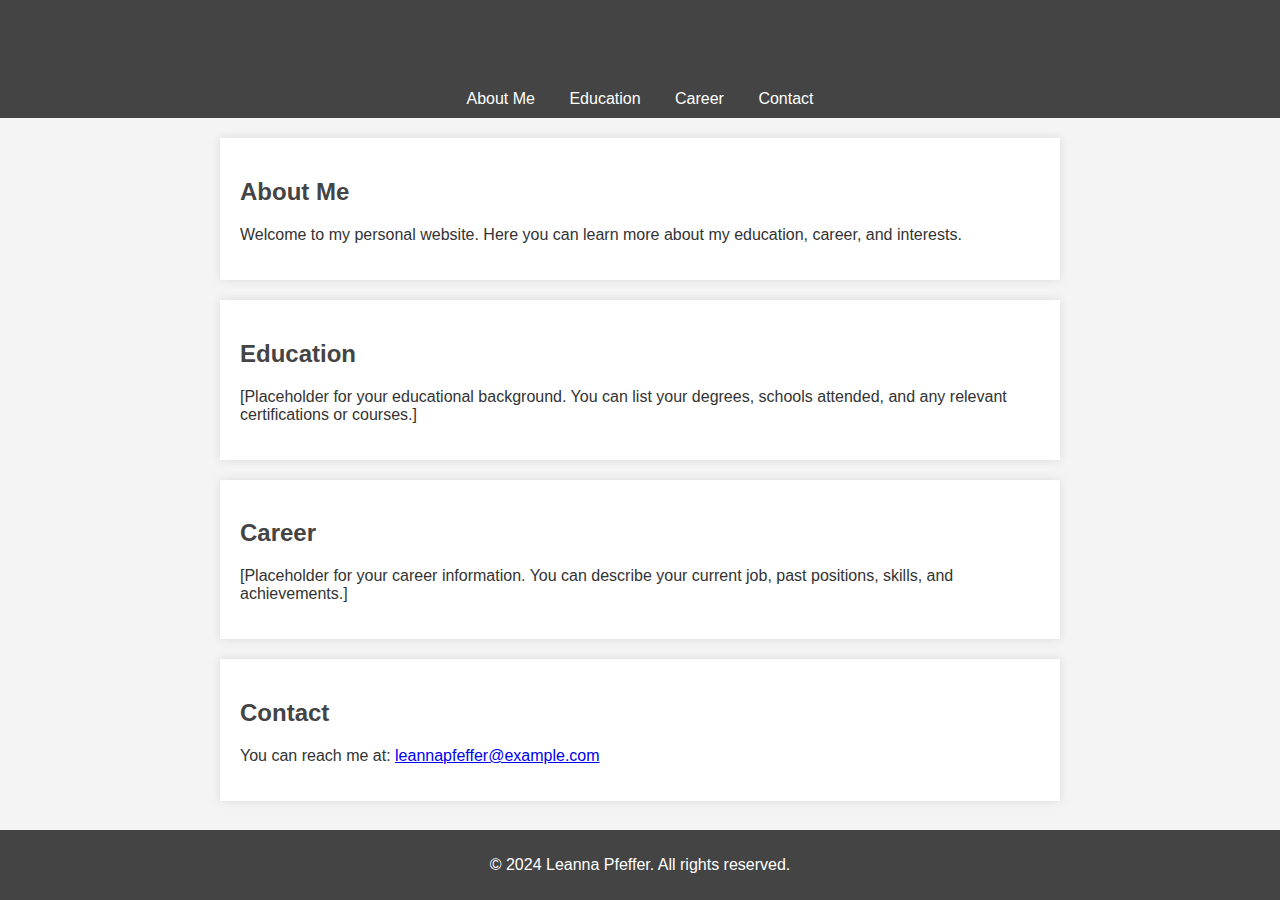
==== index.html @ bd2d2194 "Add files via upload" ====
<!DOCTYPE html>
<html lang="en">
<head>
    <meta charset="UTF-8">
    <meta name="viewport" content="width=device-width, initial-scale=1.0">
    <title>Leanna Pfeffer</title>
    <link rel="stylesheet" href="style.css">
</head>
<body>
    <header>
        <h1>Leanna Pfeffer</h1>
        <nav>
            <a href="#about">About Me</a>
            <a href="#education">Education</a>
            <a href="#career">Career</a>
            <a href="#contact">Contact</a>
        </nav>
    </header>

    <section id="about">
        <h2>About Me</h2>
        <p>Welcome to my personal website. Here you can learn more about my education, career, and interests.</p>
    </section>

    <section id="education">
        <h2>Education</h2>
        <p>[Placeholder for your educational background. You can list your degrees, schools attended, and any relevant certifications or courses.]</p>
    </section>

    <section id="career">
        <h2>Career</h2>
        <p>[Placeholder for your career information. You can describe your current job, past positions, skills, and achievements.]</p>
    </section>

    <section id="contact">
        <h2>Contact</h2>
        <p>You can reach me at: <a href="mailto:leannapfeffer@example.com">leannapfeffer@example.com</a></p>
    </section>

    <footer>
        <p>&copy; 2024 Leanna Pfeffer. All rights reserved.</p>
    </footer>
</body>
</html>
---- style.css ----
body {
    font-family: Arial, sans-serif;
    background-color: #f4f4f4;
    color: #333;
    margin: 0;
    padding: 0;
}

header {
    background-color: #444;
    color: #fff;
    padding: 10px 0;
    text-align: center;
}

nav a {
    color: #fff;
    margin: 0 15px;
    text-decoration: none;
}

nav a:hover {
    text-decoration: underline;
}

section {
    padding: 20px;
    margin: 20px auto;
    max-width: 800px;
    background-color: #fff;
    box-shadow: 0 0 10px rgba(0, 0, 0, 0.1);
}

h1, h2 {
    color: #444;
}

footer {
    text-align: center;
    padding: 10px 0;
    background-color: #444;
    color: #fff;
    position: absolute;
    bottom: 0;
    width: 100%;
}
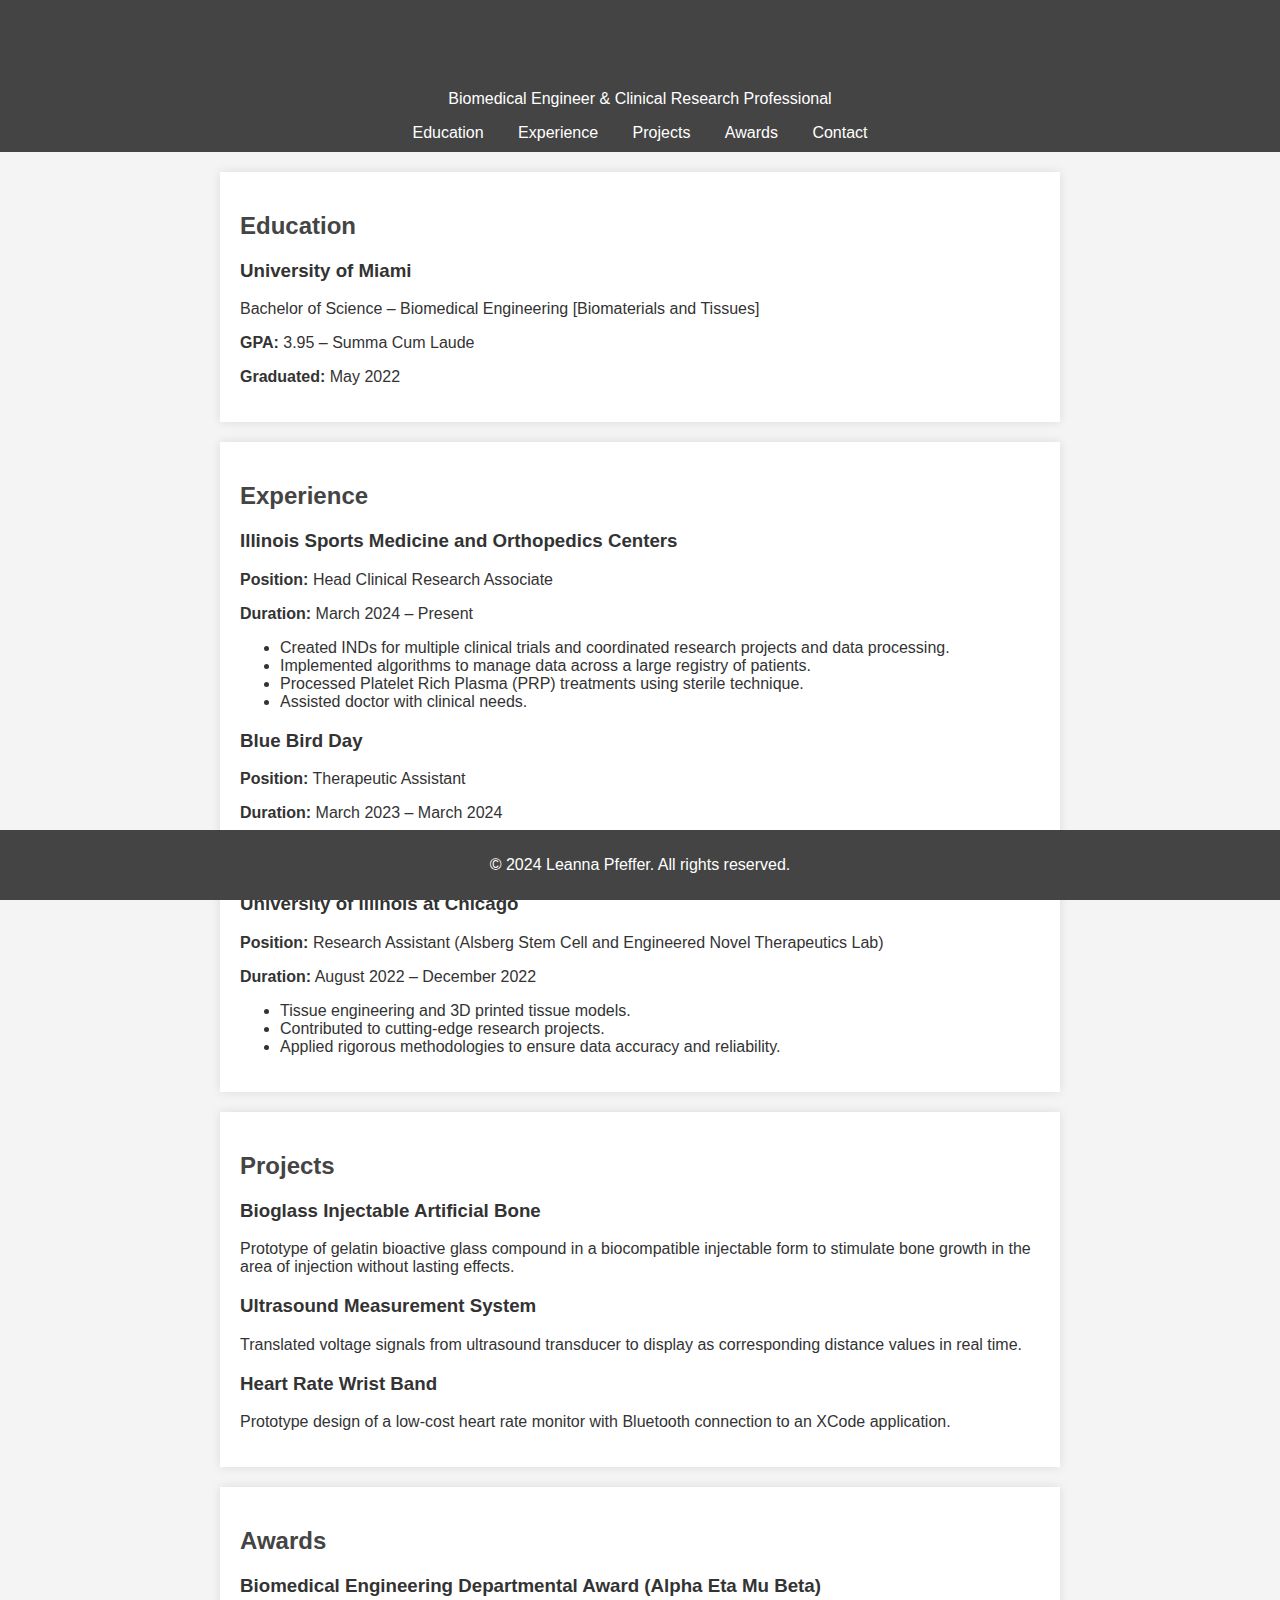
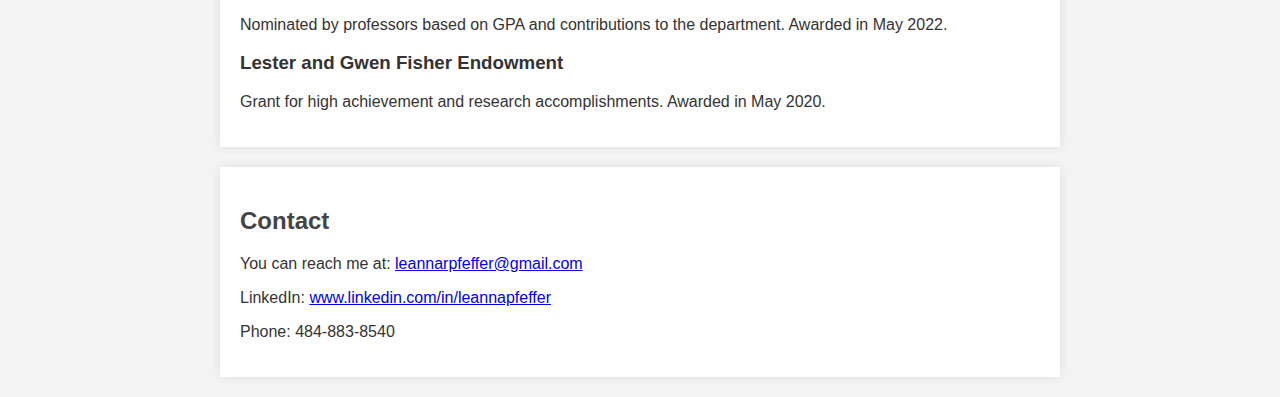
==== commit a1e2e839: "Update index.html" ====
--- a/index.html
+++ b/index.html
@@ -3,42 +3,108 @@
 <head>
     <meta charset="UTF-8">
     <meta name="viewport" content="width=device-width, initial-scale=1.0">
-    <title>Leanna Pfeffer</title>
+    <title>Leanna Pfeffer - Career Portfolio</title>
     <link rel="stylesheet" href="style.css">
 </head>
 <body>
     <header>
         <h1>Leanna Pfeffer</h1>
+        <p>Biomedical Engineer & Clinical Research Professional</p>
         <nav>
-            <a href="#about">About Me</a>
             <a href="#education">Education</a>
-            <a href="#career">Career</a>
+            <a href="#experience">Experience</a>
+            <a href="#projects">Projects</a>
+            <a href="#awards">Awards</a>
             <a href="#contact">Contact</a>
         </nav>
     </header>
 
-    <section id="about">
-        <h2>About Me</h2>
-        <p>Welcome to my personal website. Here you can learn more about my education, career, and interests.</p>
+    <section id="education">
+        <h2>Education</h2>
+        <div class="content">
+            <h3>University of Miami</h3>
+            <p>Bachelor of Science – Biomedical Engineering [Biomaterials and Tissues]</p>
+            <p><strong>GPA:</strong> 3.95 – Summa Cum Laude</p>
+            <p><strong>Graduated:</strong> May 2022</p>
+        </div>
     </section>
 
-    <section id="education">
-        <h2>Education</h2>
-        <p>[Placeholder for your educational background. You can list your degrees, schools attended, and any relevant certifications or courses.]</p>
+    <section id="experience">
+        <h2>Experience</h2>
+        <div class="content">
+            <h3>Illinois Sports Medicine and Orthopedics Centers</h3>
+            <p><strong>Position:</strong> Head Clinical Research Associate</p>
+            <p><strong>Duration:</strong> March 2024 – Present</p>
+            <ul>
+                <li>Created INDs for multiple clinical trials and coordinated research projects and data processing.</li>
+                <li>Implemented algorithms to manage data across a large registry of patients.</li>
+                <li>Processed Platelet Rich Plasma (PRP) treatments using sterile technique.</li>
+                <li>Assisted doctor with clinical needs.</li>
+            </ul>
+        </div>
+
+        <div class="content">
+            <h3>Blue Bird Day</h3>
+            <p><strong>Position:</strong> Therapeutic Assistant</p>
+            <p><strong>Duration:</strong> March 2023 – March 2024</p>
+            <ul>
+                <li>Provided care for developmentally disabled children.</li>
+                <li>Assisted with lesson planning and preparation.</li>
+            </ul>
+        </div>
+
+        <div class="content">
+            <h3>University of Illinois at Chicago</h3>
+            <p><strong>Position:</strong> Research Assistant (Alsberg Stem Cell and Engineered Novel Therapeutics Lab)</p>
+            <p><strong>Duration:</strong> August 2022 – December 2022</p>
+            <ul>
+                <li>Tissue engineering and 3D printed tissue models.</li>
+                <li>Contributed to cutting-edge research projects.</li>
+                <li>Applied rigorous methodologies to ensure data accuracy and reliability.</li>
+            </ul>
+        </div>
     </section>
 
-    <section id="career">
-        <h2>Career</h2>
-        <p>[Placeholder for your career information. You can describe your current job, past positions, skills, and achievements.]</p>
+    <section id="projects">
+        <h2>Projects</h2>
+        <div class="content">
+            <h3>Bioglass Injectable Artificial Bone</h3>
+            <p>Prototype of gelatin bioactive glass compound in a biocompatible injectable form to stimulate bone growth in the area of injection without lasting effects.</p>
+        </div>
+
+        <div class="content">
+            <h3>Ultrasound Measurement System</h3>
+            <p>Translated voltage signals from ultrasound transducer to display as corresponding distance values in real time.</p>
+        </div>
+
+        <div class="content">
+            <h3>Heart Rate Wrist Band</h3>
+            <p>Prototype design of a low-cost heart rate monitor with Bluetooth connection to an XCode application.</p>
+        </div>
+    </section>
+
+    <section id="awards">
+        <h2>Awards</h2>
+        <div class="content">
+            <h3>Biomedical Engineering Departmental Award (Alpha Eta Mu Beta)</h3>
+            <p>Nominated by professors based on GPA and contributions to the department. Awarded in May 2022.</p>
+        </div>
+
+        <div class="content">
+            <h3>Lester and Gwen Fisher Endowment</h3>
+            <p>Grant for high achievement and research accomplishments. Awarded in May 2020.</p>
+        </div>
     </section>
 
     <section id="contact">
         <h2>Contact</h2>
-        <p>You can reach me at: <a href="mailto:leannapfeffer@example.com">leannapfeffer@example.com</a></p>
+        <p>You can reach me at: <a href="mailto:leannarpfeffer@gmail.com">leannarpfeffer@gmail.com</a></p>
+        <p>LinkedIn: <a href="https://www.linkedin.com/in/leannapfeffer" target="_blank">www.linkedin.com/in/leannapfeffer</a></p>
+        <p>Phone: 484-883-8540</p>
     </section>
 
     <footer>
         <p>&copy; 2024 Leanna Pfeffer. All rights reserved.</p>
     </footer>
 </body>
-</html>+</html>
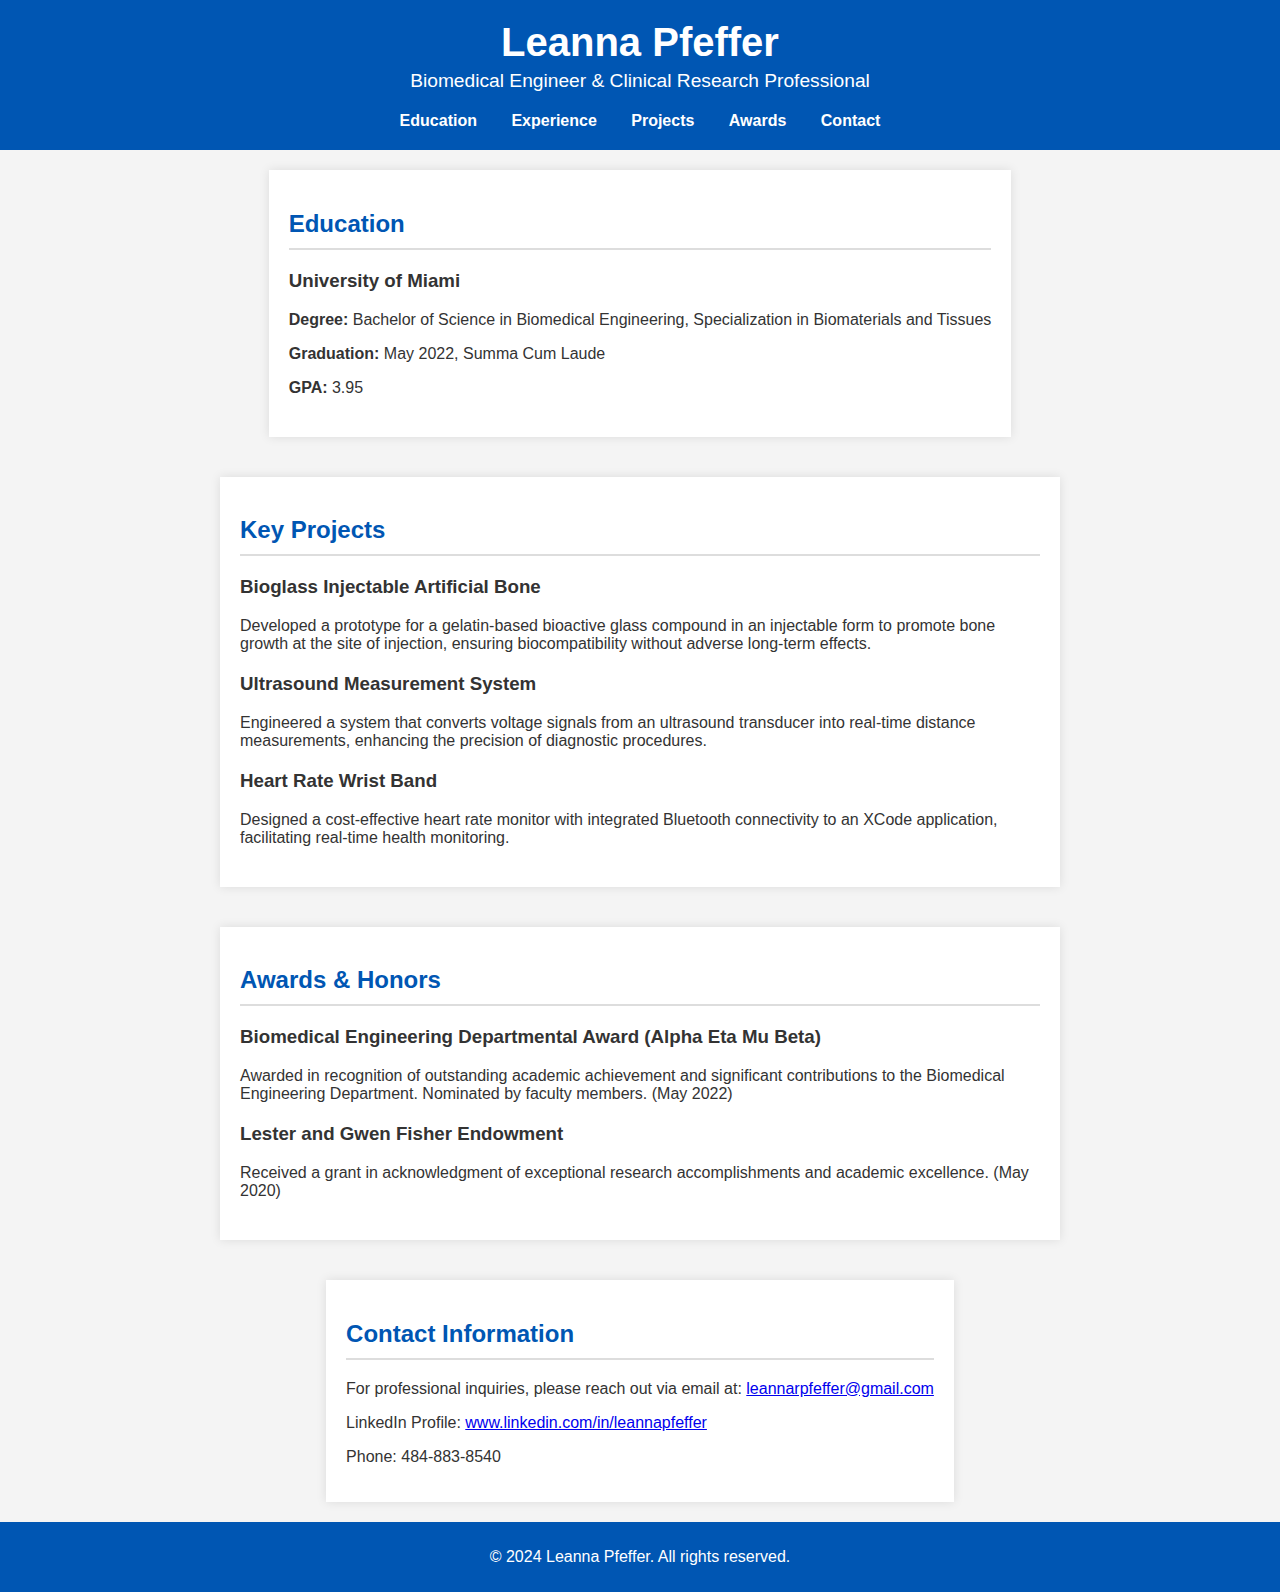
==== commit 9d62da4c: "Update index.html" ====
--- a/index.html
+++ b/index.html
@@ -12,7 +12,7 @@
         <p>Biomedical Engineer & Clinical Research Professional</p>
         <nav>
             <a href="#education">Education</a>
-            <a href="#experience">Experience</a>
+            <a href="experience.html">Experience</a>
             <a href="#projects">Projects</a>
             <a href="#awards">Awards</a>
             <a href="#contact">Contact</a>
@@ -23,83 +23,47 @@
         <h2>Education</h2>
         <div class="content">
             <h3>University of Miami</h3>
-            <p>Bachelor of Science – Biomedical Engineering [Biomaterials and Tissues]</p>
-            <p><strong>GPA:</strong> 3.95 – Summa Cum Laude</p>
-            <p><strong>Graduated:</strong> May 2022</p>
-        </div>
-    </section>
-
-    <section id="experience">
-        <h2>Experience</h2>
-        <div class="content">
-            <h3>Illinois Sports Medicine and Orthopedics Centers</h3>
-            <p><strong>Position:</strong> Head Clinical Research Associate</p>
-            <p><strong>Duration:</strong> March 2024 – Present</p>
-            <ul>
-                <li>Created INDs for multiple clinical trials and coordinated research projects and data processing.</li>
-                <li>Implemented algorithms to manage data across a large registry of patients.</li>
-                <li>Processed Platelet Rich Plasma (PRP) treatments using sterile technique.</li>
-                <li>Assisted doctor with clinical needs.</li>
-            </ul>
-        </div>
-
-        <div class="content">
-            <h3>Blue Bird Day</h3>
-            <p><strong>Position:</strong> Therapeutic Assistant</p>
-            <p><strong>Duration:</strong> March 2023 – March 2024</p>
-            <ul>
-                <li>Provided care for developmentally disabled children.</li>
-                <li>Assisted with lesson planning and preparation.</li>
-            </ul>
-        </div>
-
-        <div class="content">
-            <h3>University of Illinois at Chicago</h3>
-            <p><strong>Position:</strong> Research Assistant (Alsberg Stem Cell and Engineered Novel Therapeutics Lab)</p>
-            <p><strong>Duration:</strong> August 2022 – December 2022</p>
-            <ul>
-                <li>Tissue engineering and 3D printed tissue models.</li>
-                <li>Contributed to cutting-edge research projects.</li>
-                <li>Applied rigorous methodologies to ensure data accuracy and reliability.</li>
-            </ul>
+            <p><strong>Degree:</strong> Bachelor of Science in Biomedical Engineering, Specialization in Biomaterials and Tissues</p>
+            <p><strong>Graduation:</strong> May 2022, Summa Cum Laude</p>
+            <p><strong>GPA:</strong> 3.95</p>
         </div>
     </section>
 
     <section id="projects">
-        <h2>Projects</h2>
+        <h2>Key Projects</h2>
         <div class="content">
             <h3>Bioglass Injectable Artificial Bone</h3>
-            <p>Prototype of gelatin bioactive glass compound in a biocompatible injectable form to stimulate bone growth in the area of injection without lasting effects.</p>
+            <p>Developed a prototype for a gelatin-based bioactive glass compound in an injectable form to promote bone growth at the site of injection, ensuring biocompatibility without adverse long-term effects.</p>
         </div>
 
         <div class="content">
             <h3>Ultrasound Measurement System</h3>
-            <p>Translated voltage signals from ultrasound transducer to display as corresponding distance values in real time.</p>
+            <p>Engineered a system that converts voltage signals from an ultrasound transducer into real-time distance measurements, enhancing the precision of diagnostic procedures.</p>
         </div>
 
         <div class="content">
             <h3>Heart Rate Wrist Band</h3>
-            <p>Prototype design of a low-cost heart rate monitor with Bluetooth connection to an XCode application.</p>
+            <p>Designed a cost-effective heart rate monitor with integrated Bluetooth connectivity to an XCode application, facilitating real-time health monitoring.</p>
         </div>
     </section>
 
     <section id="awards">
-        <h2>Awards</h2>
+        <h2>Awards & Honors</h2>
         <div class="content">
             <h3>Biomedical Engineering Departmental Award (Alpha Eta Mu Beta)</h3>
-            <p>Nominated by professors based on GPA and contributions to the department. Awarded in May 2022.</p>
+            <p>Awarded in recognition of outstanding academic achievement and significant contributions to the Biomedical Engineering Department. Nominated by faculty members. (May 2022)</p>
         </div>
 
         <div class="content">
             <h3>Lester and Gwen Fisher Endowment</h3>
-            <p>Grant for high achievement and research accomplishments. Awarded in May 2020.</p>
+            <p>Received a grant in acknowledgment of exceptional research accomplishments and academic excellence. (May 2020)</p>
         </div>
     </section>
 
     <section id="contact">
-        <h2>Contact</h2>
-        <p>You can reach me at: <a href="mailto:leannarpfeffer@gmail.com">leannarpfeffer@gmail.com</a></p>
-        <p>LinkedIn: <a href="https://www.linkedin.com/in/leannapfeffer" target="_blank">www.linkedin.com/in/leannapfeffer</a></p>
+        <h2>Contact Information</h2>
+        <p>For professional inquiries, please reach out via email at: <a href="mailto:leannarpfeffer@gmail.com">leannarpfeffer@gmail.com</a></p>
+        <p>LinkedIn Profile: <a href="https://www.linkedin.com/in/leannapfeffer" target="_blank">www.linkedin.com/in/leannapfeffer</a></p>
         <p>Phone: 484-883-8540</p>
     </section>
 
--- a/style.css
+++ b/style.css
@@ -1,22 +1,39 @@
-body {
-    font-family: Arial, sans-serif;
+html, body {
+    height: 100%;
+    margin: 0;
+    padding: 0;
+    font-family: 'Arial', sans-serif;
     background-color: #f4f4f4;
     color: #333;
-    margin: 0;
-    padding: 0;
+}
+
+body {
+    display: flex;
+    flex-direction: column;
 }
 
 header {
-    background-color: #444;
+    background-color: #0056b3;
     color: #fff;
-    padding: 10px 0;
+    padding: 20px 0;
     text-align: center;
+}
+
+header h1 {
+    margin: 0;
+    font-size: 2.5em;
+}
+
+header p {
+    font-size: 1.2em;
+    margin: 5px 0 20px;
 }
 
 nav a {
     color: #fff;
     margin: 0 15px;
     text-decoration: none;
+    font-weight: bold;
 }
 
 nav a:hover {
@@ -29,18 +46,35 @@
     max-width: 800px;
     background-color: #fff;
     box-shadow: 0 0 10px rgba(0, 0, 0, 0.1);
+    flex: 1;
 }
 
-h1, h2 {
-    color: #444;
+h2 {
+    color: #0056b3;
+    border-bottom: 2px solid #ddd;
+    padding-bottom: 10px;
+}
+
+.content {
+    margin-bottom: 20px;
+}
+
+.content h3 {
+    margin-top: 0;
+    color: #333;
+}
+
+ul {
+    list-style-type: square;
+    margin: 10px 0;
+    padding-left: 20px;
 }
 
 footer {
     text-align: center;
     padding: 10px 0;
-    background-color: #444;
+    background-color: #0056b3;
     color: #fff;
-    position: absolute;
-    bottom: 0;
+    position: relative;
     width: 100%;
-}+}
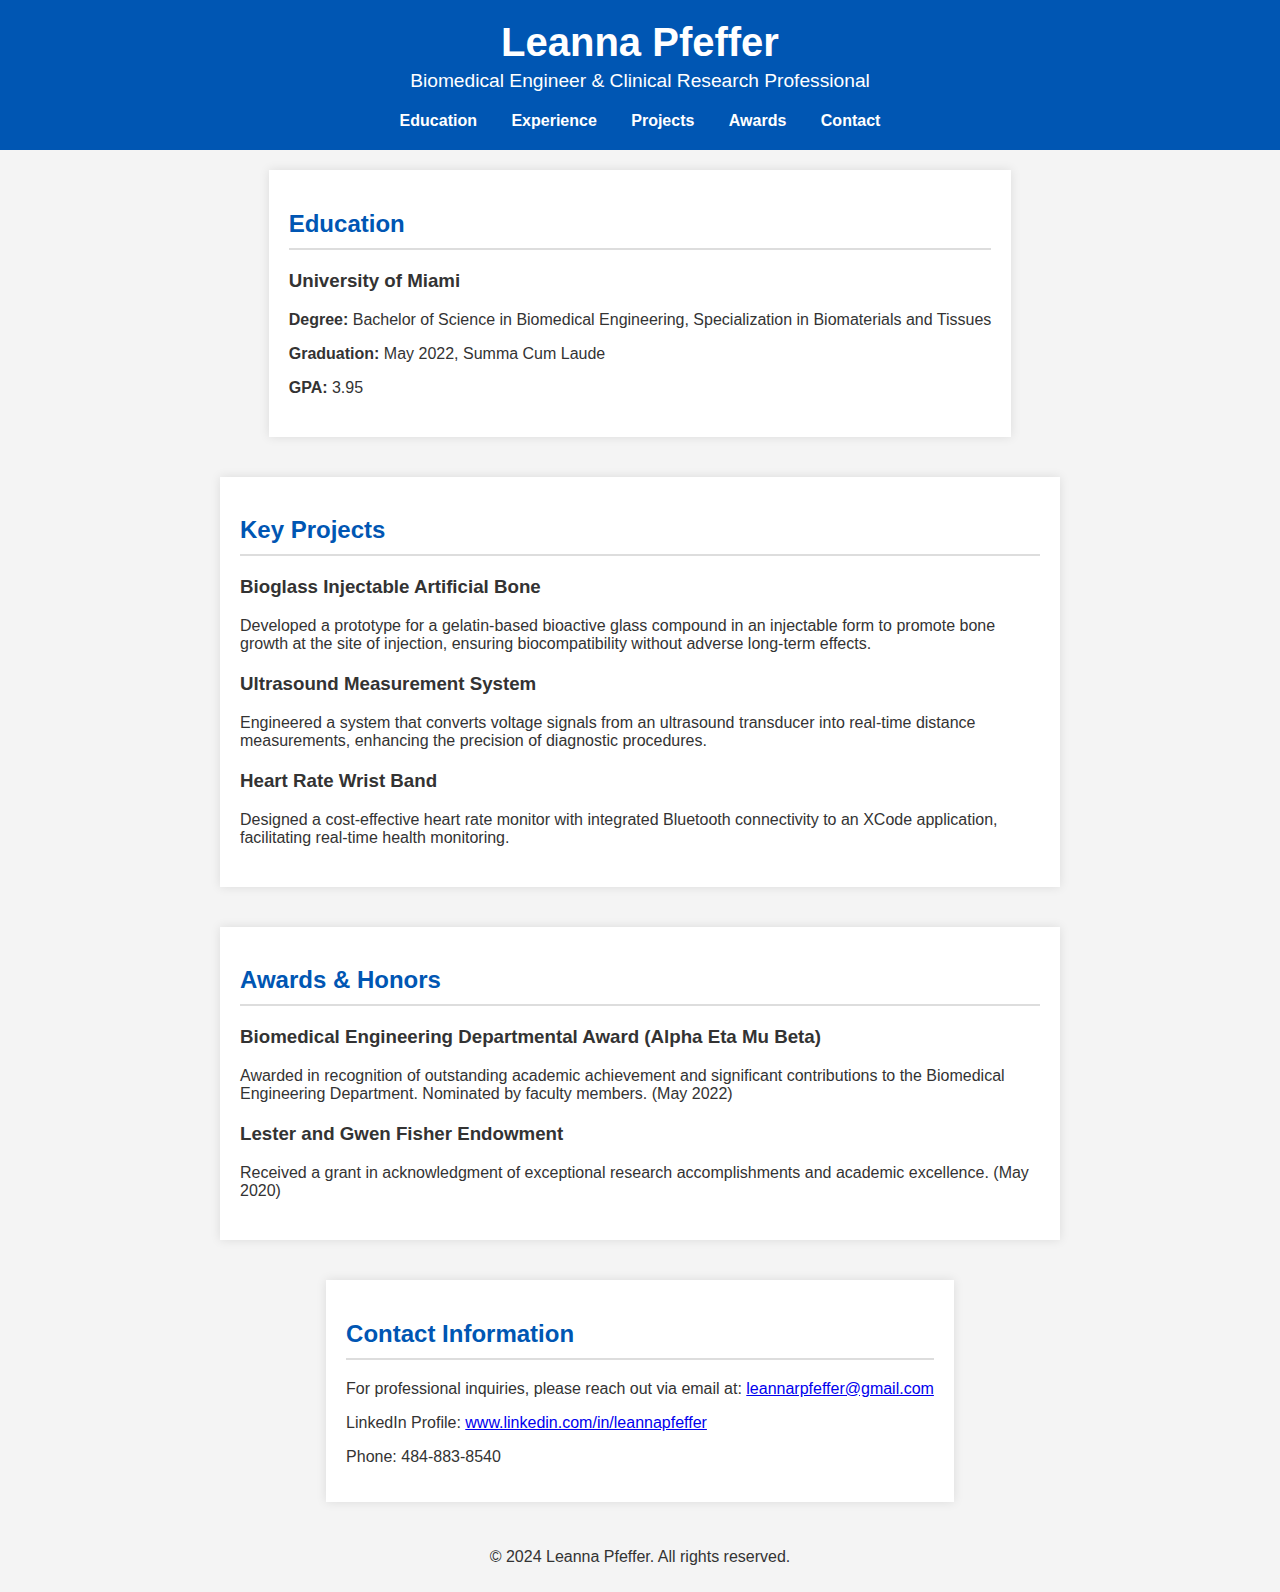
==== commit d809935b: "Update index.html" ====
--- a/index.html
+++ b/index.html
@@ -11,11 +11,11 @@
         <h1>Leanna Pfeffer</h1>
         <p>Biomedical Engineer & Clinical Research Professional</p>
         <nav>
-            <a href="#education">Education</a>
-            <a href="experience.html">Experience</a>
-            <a href="#projects">Projects</a>
-            <a href="#awards">Awards</a>
-            <a href="#contact">Contact</a>
+            <a href="#education" class="nav-button">Education</a>
+            <a href="experience.html" class="nav-button">Experience</a>
+            <a href="#projects" class="nav-button">Projects</a>
+            <a href="#awards" class="nav-button">Awards</a>
+            <a href="#contact" class="nav-button">Contact</a>
         </nav>
     </header>
 
--- a/style.css
+++ b/style.css
@@ -73,8 +73,4 @@
 footer {
     text-align: center;
     padding: 10px 0;
-    background-color: #0056b3;
-    color: #fff;
-    position: relative;
-    width: 100%;
-}
+   
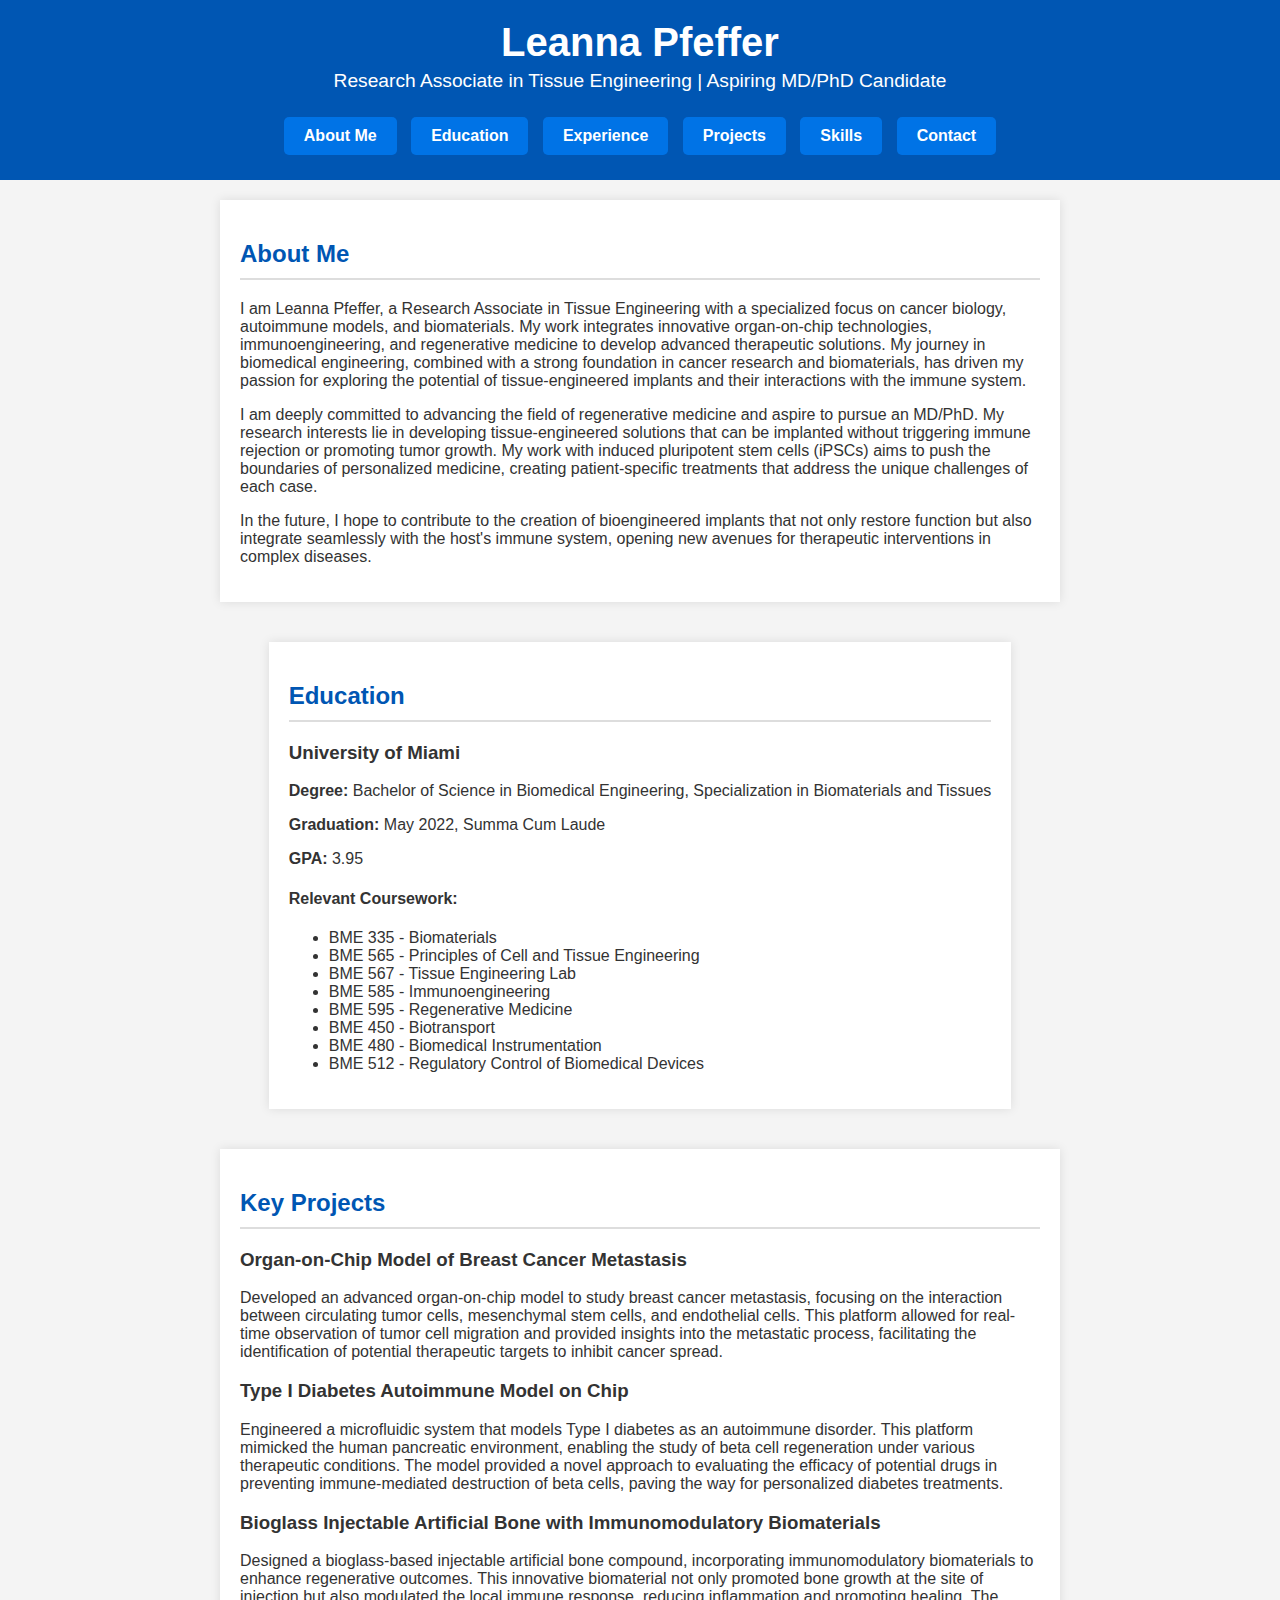
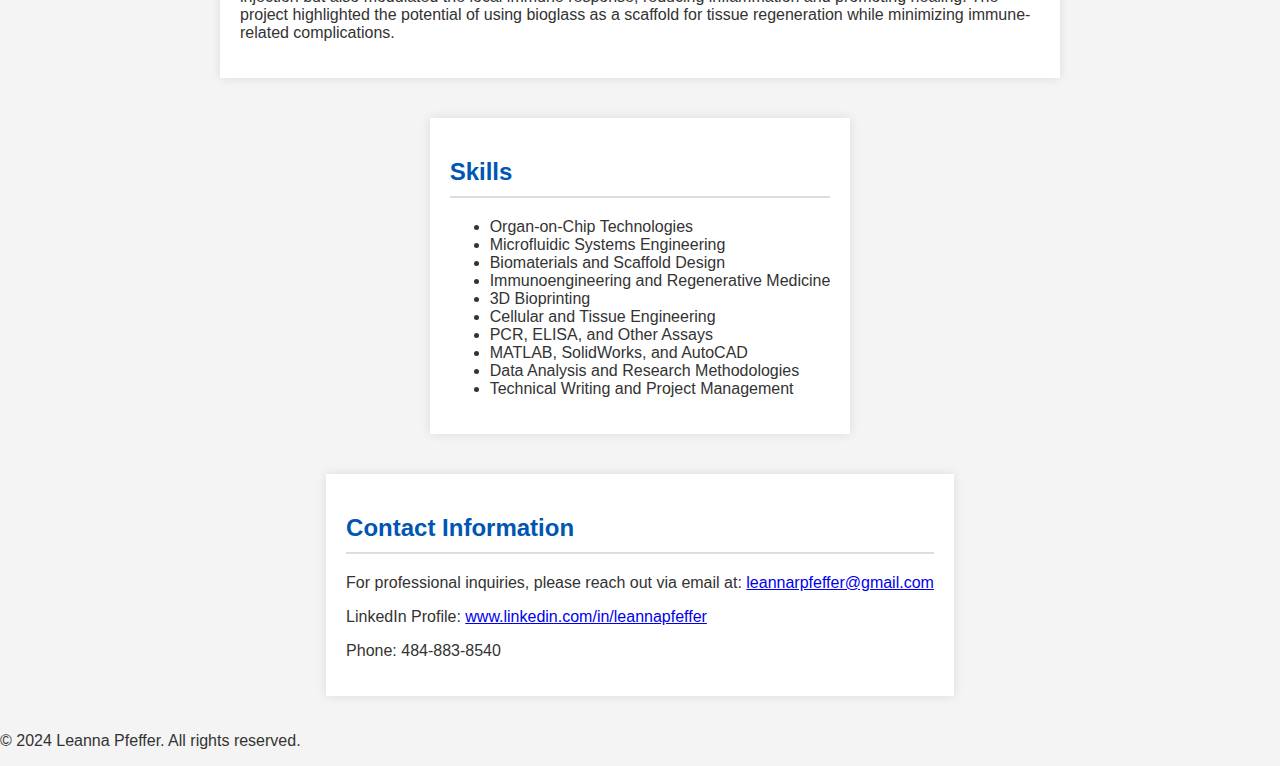
==== commit 672f77c8: "Update index.html" ====
--- a/index.html
+++ b/index.html
@@ -1,23 +1,31 @@
 <!DOCTYPE html>
 <html lang="en">
 <head>
+    <meta charset="viewport" content="width=device-width, initial-scale=1.0">
     <meta charset="UTF-8">
-    <meta name="viewport" content="width=device-width, initial-scale=1.0">
-    <title>Leanna Pfeffer - Career Portfolio</title>
+    <title>Leanna Pfeffer - Research Associate in Tissue Engineering</title>
     <link rel="stylesheet" href="style.css">
 </head>
 <body>
     <header>
         <h1>Leanna Pfeffer</h1>
-        <p>Biomedical Engineer & Clinical Research Professional</p>
+        <p>Research Associate in Tissue Engineering | Aspiring MD/PhD Candidate</p>
         <nav>
+            <a href="#about" class="nav-button">About Me</a>
             <a href="#education" class="nav-button">Education</a>
             <a href="experience.html" class="nav-button">Experience</a>
             <a href="#projects" class="nav-button">Projects</a>
-            <a href="#awards" class="nav-button">Awards</a>
+            <a href="#skills" class="nav-button">Skills</a>
             <a href="#contact" class="nav-button">Contact</a>
         </nav>
     </header>
+
+    <section id="about">
+        <h2>About Me</h2>
+        <p>I am Leanna Pfeffer, a Research Associate in Tissue Engineering with a specialized focus on cancer biology, autoimmune models, and biomaterials. My work integrates innovative organ-on-chip technologies, immunoengineering, and regenerative medicine to develop advanced therapeutic solutions. My journey in biomedical engineering, combined with a strong foundation in cancer research and biomaterials, has driven my passion for exploring the potential of tissue-engineered implants and their interactions with the immune system.</p>
+        <p>I am deeply committed to advancing the field of regenerative medicine and aspire to pursue an MD/PhD. My research interests lie in developing tissue-engineered solutions that can be implanted without triggering immune rejection or promoting tumor growth. My work with induced pluripotent stem cells (iPSCs) aims to push the boundaries of personalized medicine, creating patient-specific treatments that address the unique challenges of each case.</p>
+        <p>In the future, I hope to contribute to the creation of bioengineered implants that not only restore function but also integrate seamlessly with the host's immune system, opening new avenues for therapeutic interventions in complex diseases.</p>
+    </section>
 
     <section id="education">
         <h2>Education</h2>
@@ -26,37 +34,53 @@
             <p><strong>Degree:</strong> Bachelor of Science in Biomedical Engineering, Specialization in Biomaterials and Tissues</p>
             <p><strong>Graduation:</strong> May 2022, Summa Cum Laude</p>
             <p><strong>GPA:</strong> 3.95</p>
+            <h4>Relevant Coursework:</h4>
+            <ul>
+                <li>BME 335 - Biomaterials</li>
+                <li>BME 565 - Principles of Cell and Tissue Engineering</li>
+                <li>BME 567 - Tissue Engineering Lab</li>
+                <li>BME 585 - Immunoengineering</li>
+                <li>BME 595 - Regenerative Medicine</li>
+                <li>BME 450 - Biotransport</li>
+                <li>BME 480 - Biomedical Instrumentation</li>
+                <li>BME 512 - Regulatory Control of Biomedical Devices</li>
+            </ul>
         </div>
     </section>
 
     <section id="projects">
         <h2>Key Projects</h2>
         <div class="content">
-            <h3>Bioglass Injectable Artificial Bone</h3>
-            <p>Developed a prototype for a gelatin-based bioactive glass compound in an injectable form to promote bone growth at the site of injection, ensuring biocompatibility without adverse long-term effects.</p>
+            <h3>Organ-on-Chip Model of Breast Cancer Metastasis</h3>
+            <p>Developed an advanced organ-on-chip model to study breast cancer metastasis, focusing on the interaction between circulating tumor cells, mesenchymal stem cells, and endothelial cells. This platform allowed for real-time observation of tumor cell migration and provided insights into the metastatic process, facilitating the identification of potential therapeutic targets to inhibit cancer spread.</p>
         </div>
 
         <div class="content">
-            <h3>Ultrasound Measurement System</h3>
-            <p>Engineered a system that converts voltage signals from an ultrasound transducer into real-time distance measurements, enhancing the precision of diagnostic procedures.</p>
+            <h3>Type I Diabetes Autoimmune Model on Chip</h3>
+            <p>Engineered a microfluidic system that models Type I diabetes as an autoimmune disorder. This platform mimicked the human pancreatic environment, enabling the study of beta cell regeneration under various therapeutic conditions. The model provided a novel approach to evaluating the efficacy of potential drugs in preventing immune-mediated destruction of beta cells, paving the way for personalized diabetes treatments.</p>
         </div>
 
         <div class="content">
-            <h3>Heart Rate Wrist Band</h3>
-            <p>Designed a cost-effective heart rate monitor with integrated Bluetooth connectivity to an XCode application, facilitating real-time health monitoring.</p>
+            <h3>Bioglass Injectable Artificial Bone with Immunomodulatory Biomaterials</h3>
+            <p>Designed a bioglass-based injectable artificial bone compound, incorporating immunomodulatory biomaterials to enhance regenerative outcomes. This innovative biomaterial not only promoted bone growth at the site of injection but also modulated the local immune response, reducing inflammation and promoting healing. The project highlighted the potential of using bioglass as a scaffold for tissue regeneration while minimizing immune-related complications.</p>
         </div>
     </section>
 
-    <section id="awards">
-        <h2>Awards & Honors</h2>
+    <section id="skills">
+        <h2>Skills</h2>
         <div class="content">
-            <h3>Biomedical Engineering Departmental Award (Alpha Eta Mu Beta)</h3>
-            <p>Awarded in recognition of outstanding academic achievement and significant contributions to the Biomedical Engineering Department. Nominated by faculty members. (May 2022)</p>
-        </div>
-
-        <div class="content">
-            <h3>Lester and Gwen Fisher Endowment</h3>
-            <p>Received a grant in acknowledgment of exceptional research accomplishments and academic excellence. (May 2020)</p>
+            <ul>
+                <li>Organ-on-Chip Technologies</li>
+                <li>Microfluidic Systems Engineering</li>
+                <li>Biomaterials and Scaffold Design</li>
+                <li>Immunoengineering and Regenerative Medicine</li>
+                <li>3D Bioprinting</li>
+                <li>Cellular and Tissue Engineering</li>
+                <li>PCR, ELISA, and Other Assays</li>
+                <li>MATLAB, SolidWorks, and AutoCAD</li>
+                <li>Data Analysis and Research Methodologies</li>
+                <li>Technical Writing and Project Management</li>
+            </ul>
         </div>
     </section>
 
--- a/style.css
+++ b/style.css
@@ -29,15 +29,20 @@
     margin: 5px 0 20px;
 }
 
-nav a {
+.nav-button {
+    display: inline-block;
+    background-color: #0073e6;
     color: #fff;
-    margin: 0 15px;
+    padding: 10px 20px;
+    margin: 5px;
+    border-radius: 5px;
     text-decoration: none;
     font-weight: bold;
+    transition: background-color 0.3s ease;
 }
 
-nav a:hover {
-    text-decoration: underline;
+.nav-button:hover {
+    background-color: #005bb5;
 }
 
 section {
@@ -56,21 +61,4 @@
 }
 
 .content {
-    margin-bottom: 20px;
-}
-
-.content h3 {
-    margin-top: 0;
-    color: #333;
-}
-
-ul {
-    list-style-type: square;
-    margin: 10px 0;
-    padding-left: 20px;
-}
-
-footer {
-    text-align: center;
-    padding: 10px 0;
-   
+    margin-bottom: 20
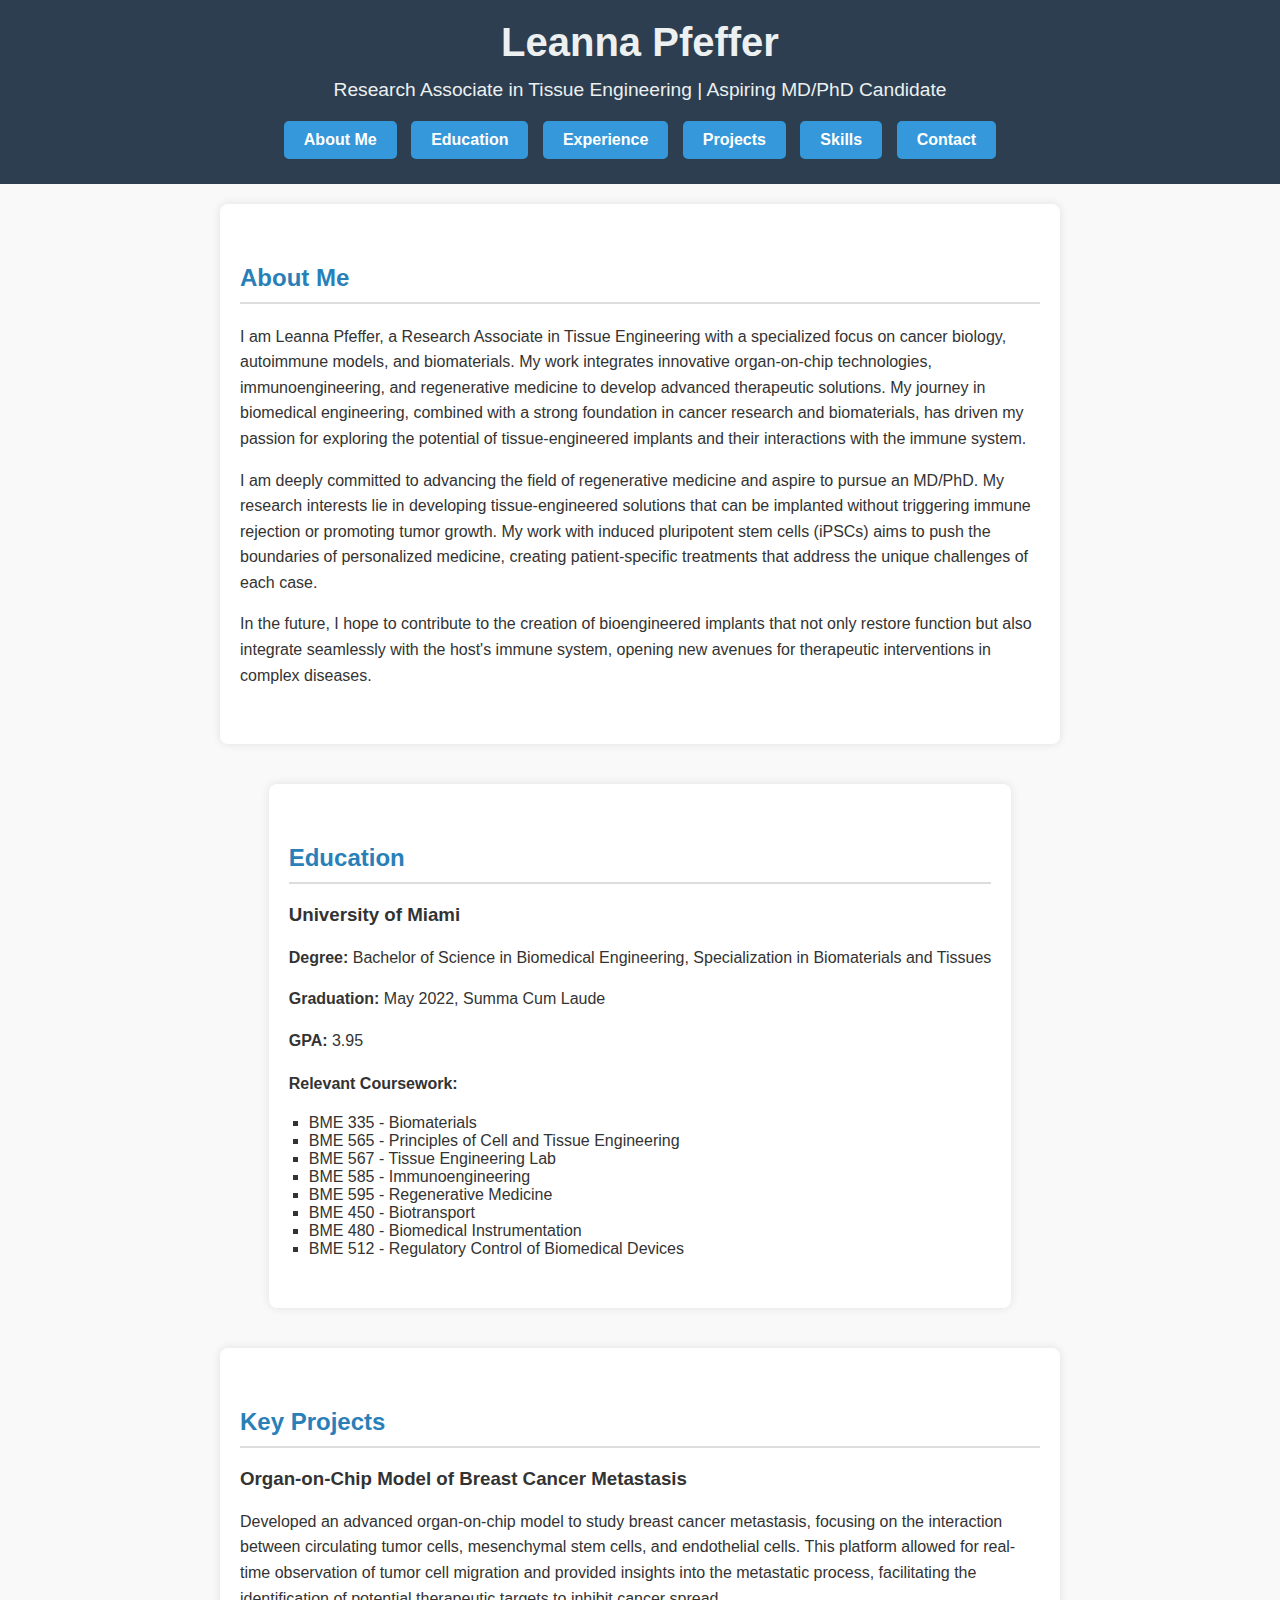
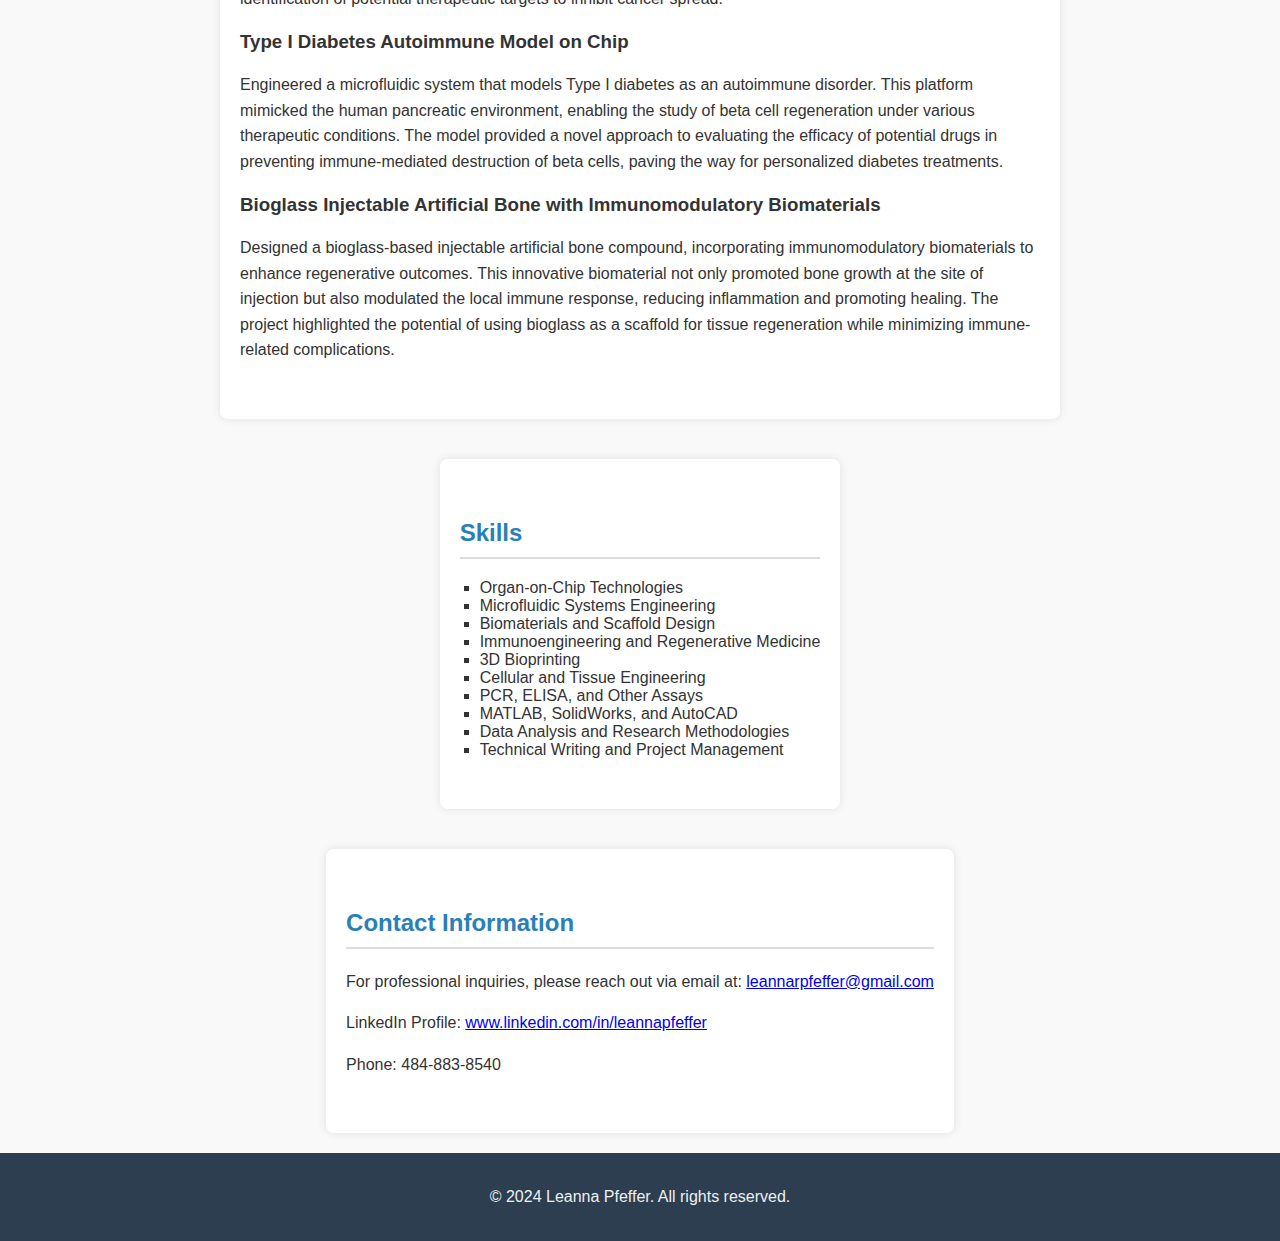
==== commit 19431752: "Update index.html" ====
--- a/index.html
+++ b/index.html
@@ -13,7 +13,7 @@
         <nav>
             <a href="#about" class="nav-button">About Me</a>
             <a href="#education" class="nav-button">Education</a>
-            <a href="experience.html" class="nav-button">Experience</a>
+            <a href="experience" class="nav-button">Experience</a>
             <a href="#projects" class="nav-button">Projects</a>
             <a href="#skills" class="nav-button">Skills</a>
             <a href="#contact" class="nav-button">Contact</a>
--- a/style.css
+++ b/style.css
@@ -1,20 +1,24 @@
+/* General styles */
 html, body {
-    height: 100%;
     margin: 0;
     padding: 0;
     font-family: 'Arial', sans-serif;
-    background-color: #f4f4f4;
+    background-color: #f9f9f9;
     color: #333;
+    height: 100%;
 }
 
+/* Flexbox layout to ensure the footer is at the bottom */
 body {
     display: flex;
     flex-direction: column;
+    justify-content: space-between;
 }
 
+/* Header styling */
 header {
-    background-color: #0056b3;
-    color: #fff;
+    background-color: #2c3e50;
+    color: #ecf0f1;
     padding: 20px 0;
     text-align: center;
 }
@@ -26,12 +30,13 @@
 
 header p {
     font-size: 1.2em;
-    margin: 5px 0 20px;
+    margin: 10px 0;
 }
 
+/* Navigation button styling */
 .nav-button {
     display: inline-block;
-    background-color: #0073e6;
+    background-color: #3498db;
     color: #fff;
     padding: 10px 20px;
     margin: 5px;
@@ -42,23 +47,44 @@
 }
 
 .nav-button:hover {
-    background-color: #005bb5;
+    background-color: #2980b9;
 }
 
+/* Section and content styling */
 section {
-    padding: 20px;
+    padding: 40px 20px;
     margin: 20px auto;
     max-width: 800px;
     background-color: #fff;
     box-shadow: 0 0 10px rgba(0, 0, 0, 0.1);
-    flex: 1;
+    border-radius: 8px;
 }
 
 h2 {
-    color: #0056b3;
+    color: #2980b9;
     border-bottom: 2px solid #ddd;
     padding-bottom: 10px;
 }
 
 .content {
-    margin-bottom: 20
+    margin-top: 20px;
+}
+
+ul {
+    list-style-type: square;
+    margin: 10px 0;
+    padding-left: 20px;
+}
+
+p {
+    line-height: 1.6;
+}
+
+/* Footer styling */
+footer {
+    text-align: center;
+    padding: 15px 0;
+    background-color: #2c3e50;
+    color: #ecf0f1;
+    width: 100%;
+}
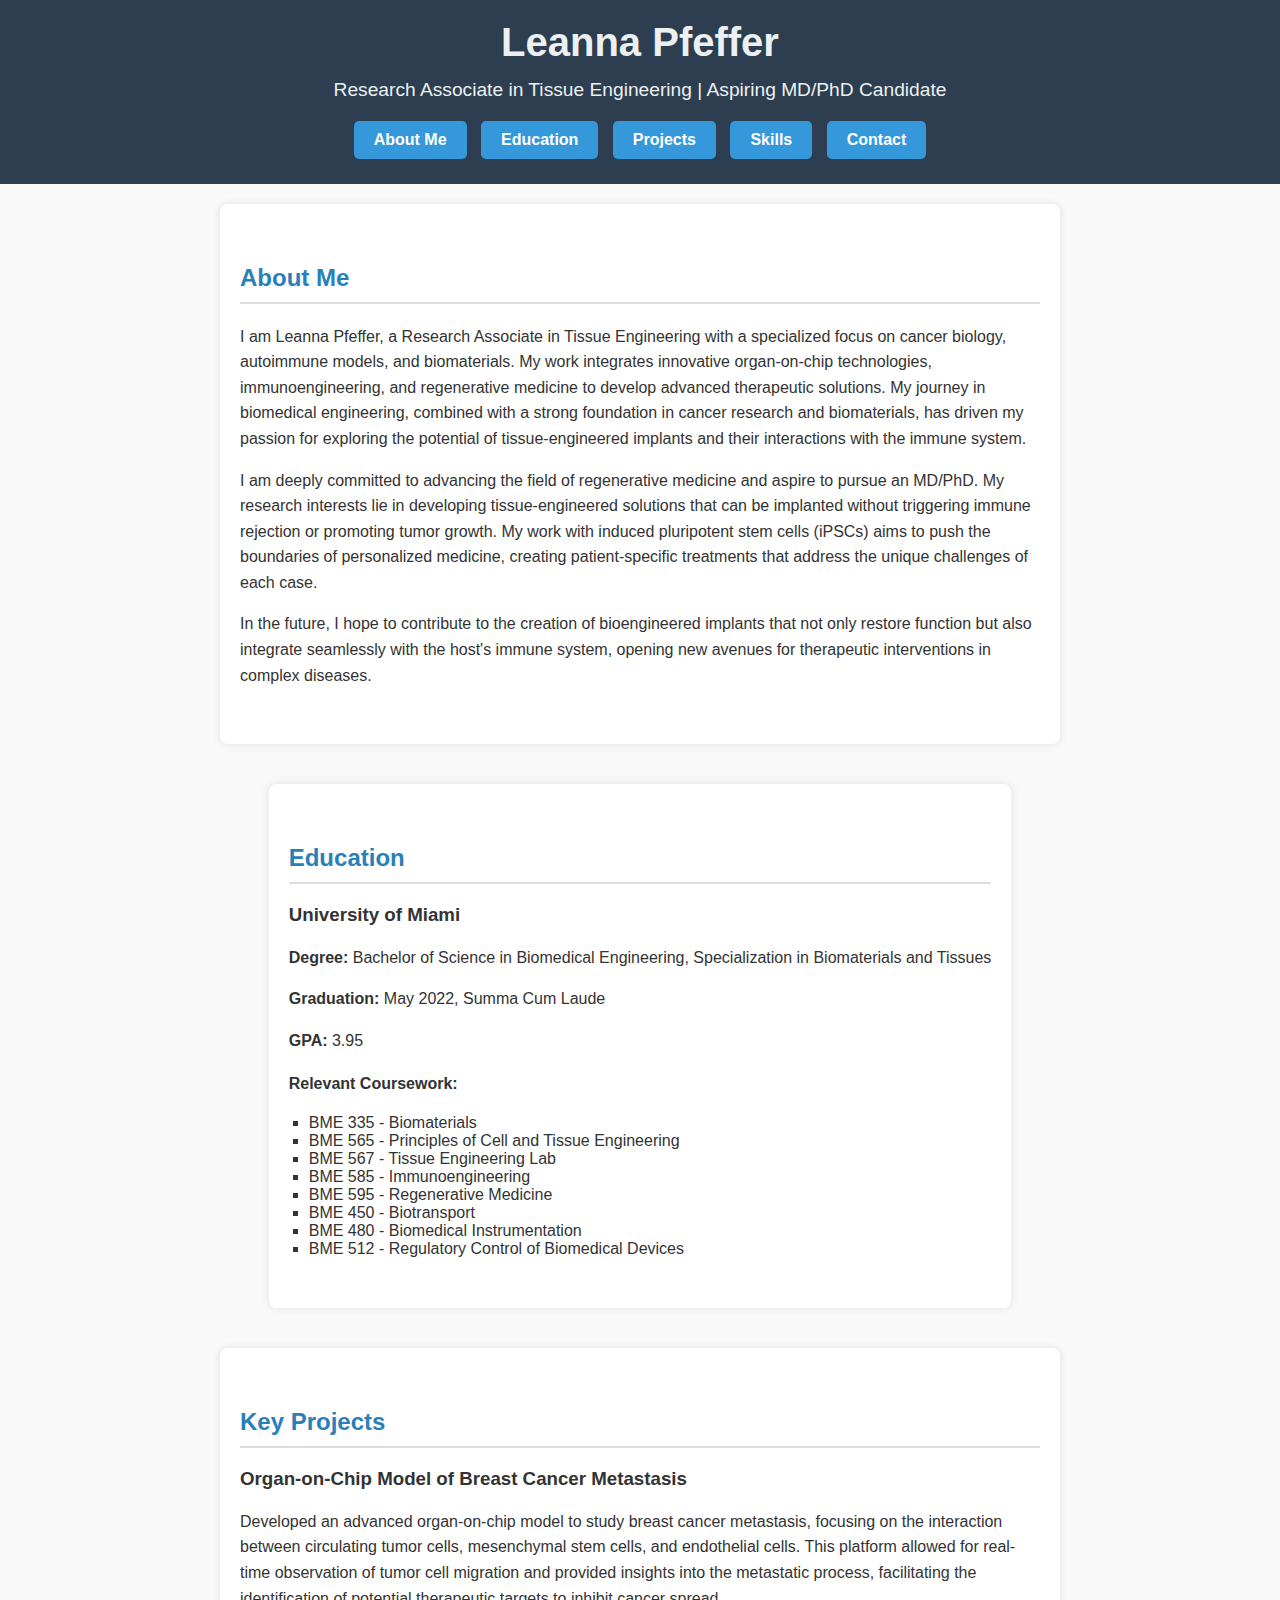
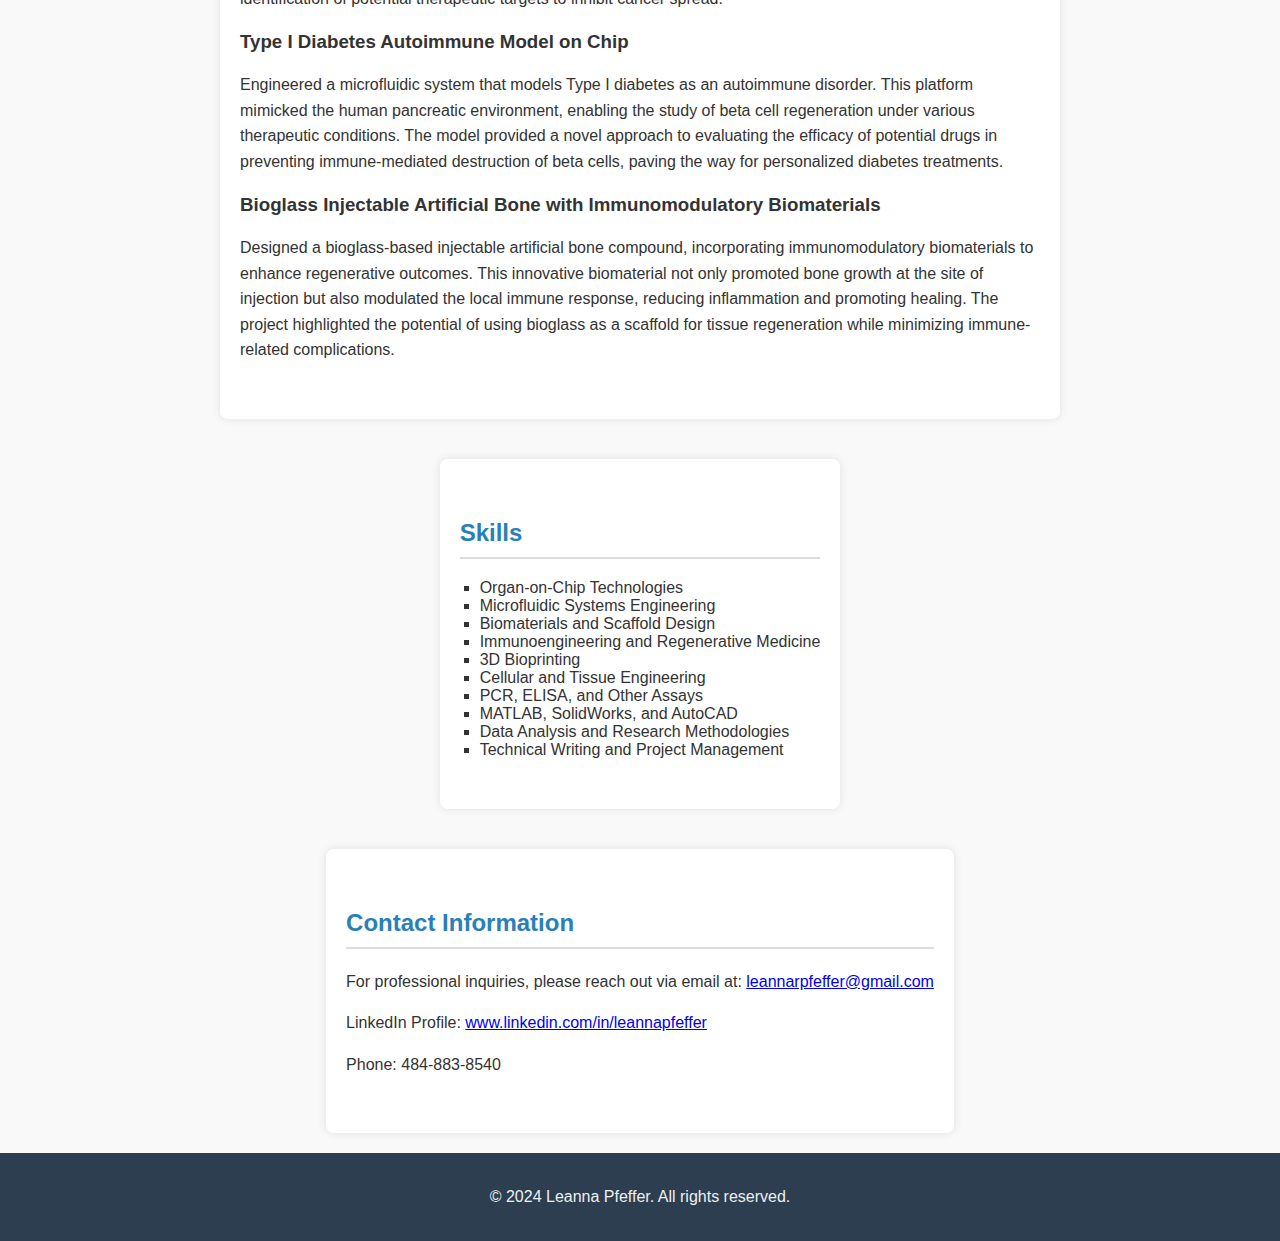
==== commit 507c5b33: "Update index.html" ====
--- a/index.html
+++ b/index.html
@@ -13,7 +13,6 @@
         <nav>
             <a href="#about" class="nav-button">About Me</a>
             <a href="#education" class="nav-button">Education</a>
-            <a href="experience" class="nav-button">Experience</a>
             <a href="#projects" class="nav-button">Projects</a>
             <a href="#skills" class="nav-button">Skills</a>
             <a href="#contact" class="nav-button">Contact</a>
